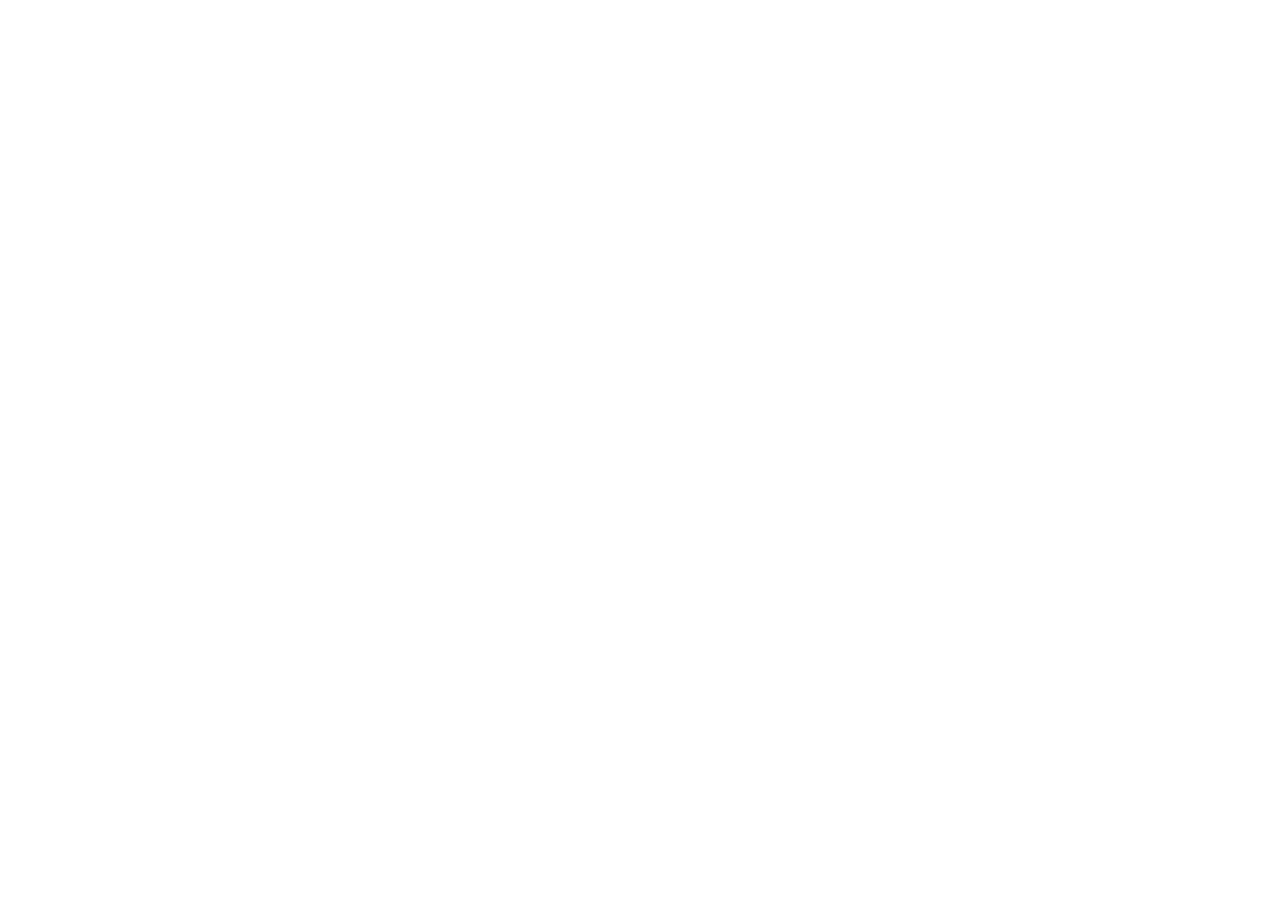
==== Card/index.html @ eb6d267c "Add initial HTML and CSS files for Card component" ====
<!DOCTYPE html>
<html lang="en">
<head>
    <meta charset="UTF-8">
    <meta name="viewport" content="width=device-width, initial-scale=1.0">
    <title>Card</title>
</head>
<body>  
    <div id="container">
        <div class="card">
            <img src="" alt="">
            <span class="tag"></span>
        </div>
    </div>
</body>
</html>
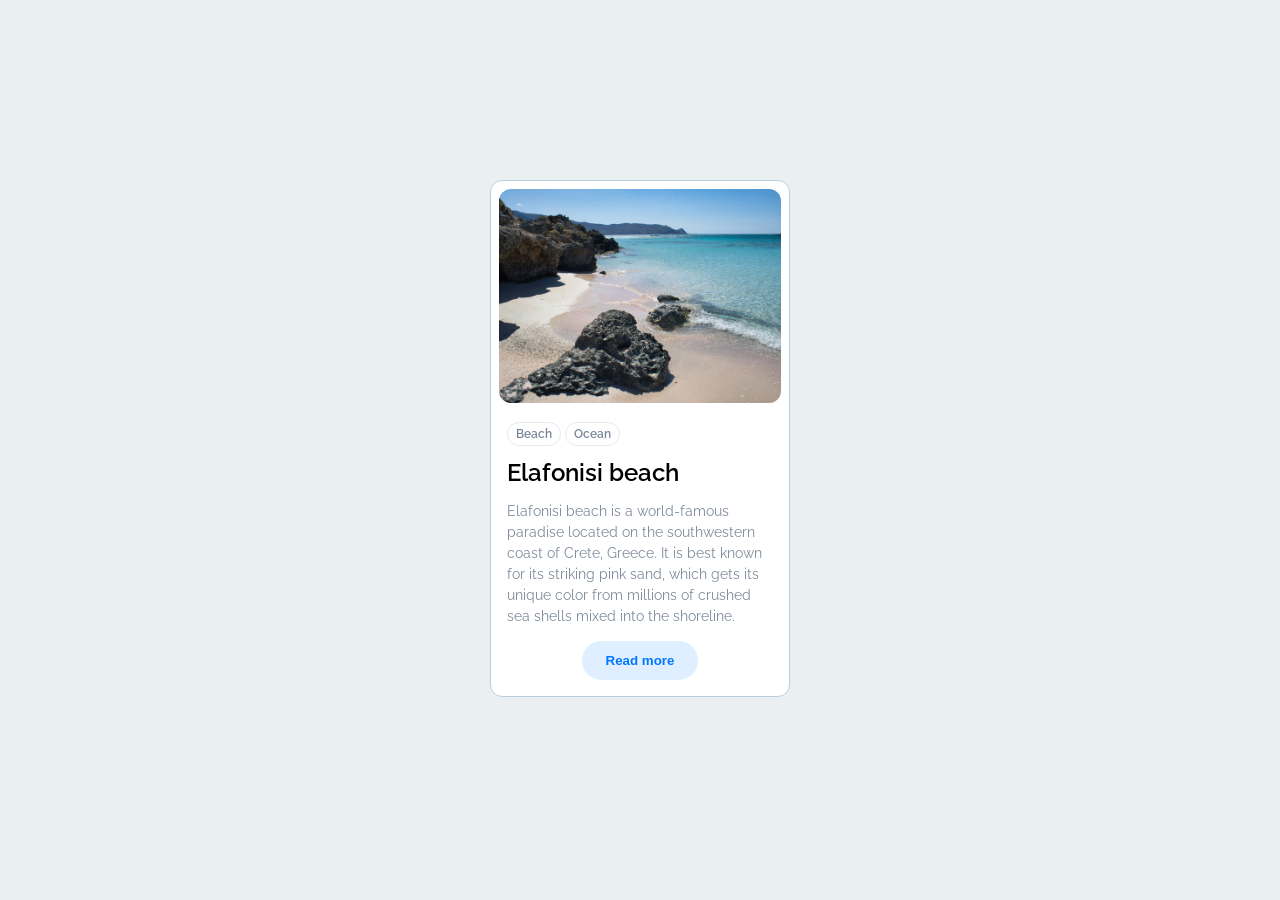
==== commit c493c06d: "Add card component structure and styles with image" ====
--- a/Card/index.html
+++ b/Card/index.html
@@ -4,12 +4,31 @@
     <meta charset="UTF-8">
     <meta name="viewport" content="width=device-width, initial-scale=1.0">
     <title>Card</title>
+    <link rel="stylesheet" href="style.css">
 </head>
 <body>  
+     <!-- A div with container id to hold the card -->
     <div id="container">
+
+        <!-- A div with card class for the card  -->
         <div class="card">
-            <img src="" alt="">
-            <span class="tag"></span>
+
+            <img src="tadeusz-zachwieja-QrdBR0aOkV4-unsplash.jpg" alt="Elafonisi Beach">
+
+            <!-- A div with card__details class to hold the details in the card  -->
+            <div class="card__details">
+            
+            <!-- Span with tag class for the tag -->
+            <span class="tag">Beach</span>
+
+            <span class="tag">Ocean</span>
+
+            <!-- A div with name class for the name of the card -->
+            <div class="name">Elafonisi beach</div>
+
+            <p> Elafonisi beach is a world-famous paradise located on the southwestern coast of Crete, Greece. It is best known for its striking pink sand, which gets its unique color from millions of crushed sea shells mixed into the shoreline.</p>
+
+            <button>Read more</button>
         </div>
     </div>
 </body>
--- a/Card/style.css
+++ b/Card/style.css
@@ -0,0 +1,92 @@
+@import url('https://fonts.googleapis.com/css2?family=Raleway:ital,wght@0,100..900;1,100..900&display=swap');
+
+img {
+    width: 100%;
+    border-radius: 12px;
+    height: 214px;
+    object-fit: cover;
+}
+
+body {  
+    background-color: #EAEFF1;
+    font-family: "Raleway", sans-serif;
+}
+
+#container {
+  max-width: 300px;
+
+  /* Center the container in middle on horizontal axis */
+  margin: 0 auto;
+
+  /* Add empty space above the container (20% of the view height) */
+  margin-top: 20vh;
+}
+
+.card {
+  /* Change background color */
+  background-color: white;
+
+  /* Add border */
+  border: 1px solid #bacdd8;
+
+  /* Add space between the border and the content */
+  padding: 8px;
+
+  border-radius: 12px;
+}
+
+/* Style div elements that have class equal to tag */
+.tag {
+  padding: 4px 8px;
+  border: 1px solid #e5eaed;
+
+  border-radius: 50px;
+  font-size: 12px;
+  font-weight: 600;
+  color: #788697;
+}
+
+/* Style div elements that have class equal to name */
+.name {
+  font-size: 24px;
+  font-weight: 600;
+
+  margin-top: 16px;
+}
+
+/* Style p element */
+p {
+  font-size: 14px;
+  color: #7f8c9b;
+  line-height: 150%;
+}
+
+/* Style button element */
+button {
+  border: none;
+  padding: 12px 24px;
+  border-radius: 50px;
+
+  font-weight: 600;
+  color: #0077ff;
+  background-color: #e0efff;
+
+  /* Button is inline-block element by default, it need to have block display for margin: 0 auto; to work */
+  margin: 0 auto;
+  display: block;
+
+  /* Button is a clickable element, therefore it should have a pointer cursor */
+  cursor: pointer;
+}
+
+.card__details {
+  /* Add space around the details */
+  padding: 16px 8px 8px 8px;
+}
+
+/* Add style when button is focused or hovered */
+button:focus,
+button:hover {
+  background-color: #0077ff;
+  color: #e0efff;
+}
